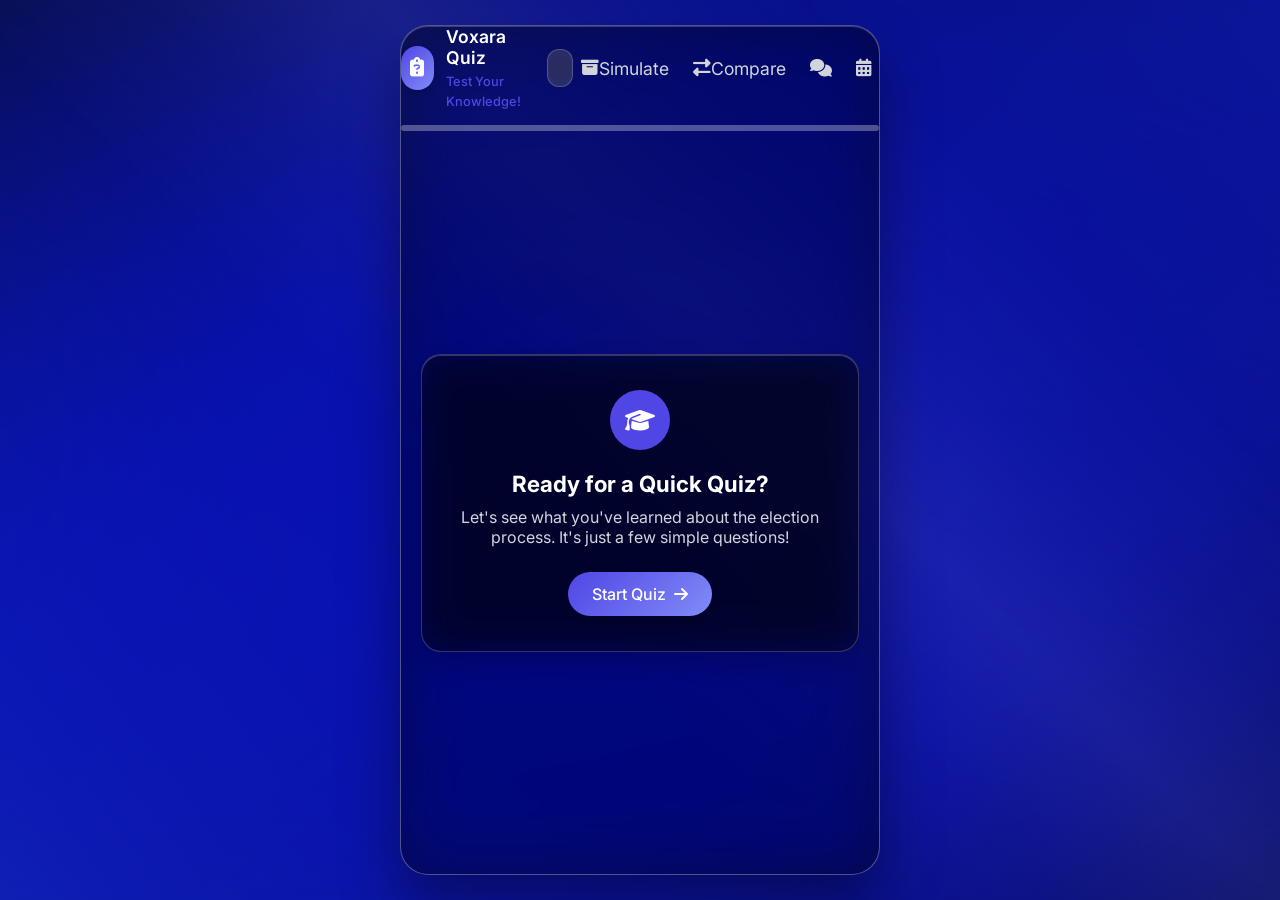
==== quiz.html @ 985f7efc "voxara4" ====
<!DOCTYPE html>
<html lang="en">
<head>
    <meta charset="UTF-8">
    <meta name="viewport" content="width=device-width, initial-scale=1.0">
    <title>Voxara - Knowledge Quiz</title>
    <!-- Google Fonts: Outfit, Roboto, Inter -->
    <link href="https://fonts.googleapis.com/css2?family=Outfit:wght@300;400;500;600;700&family=Roboto:wght@300;400;500;700&family=Inter:wght@300;400;500;600;700&display=swap" rel="stylesheet">
    <!-- FontAwesome for icons -->
    <link rel="stylesheet" href="https://cdnjs.cloudflare.com/ajax/libs/font-awesome/6.4.0/css/all.min.css">
    <link rel="stylesheet" href="quiz.css">
    <link rel="stylesheet" href="test-runner.css">
    <link rel="stylesheet" href="accessibility.css">
</head>
<body>
    <div class="aurora-bg"></div>
    <div class="app-container">
        <!-- Header -->
        <header class="app-header">
            <div class="header-top">
                <div class="assistant-profile">
                    <div class="avatar"><i class="fa-solid fa-clipboard-question"></i></div>
                    <div class="info">
                        <h1>Voxara Quiz</h1>
                        <span class="status">Test Your Knowledge!</span>
                    </div>
                </div>
                <div class="translate-wrapper">
                    <div id="google_translate_element"></div>
                </div>
                <div class="header-actions">
                    <a href="simulate.html" class="nav-link" title="Voting Simulation" aria-label="Go to Voting Simulation">
                        <i class="fa-solid fa-box-archive" aria-hidden="true"></i> Simulate
                    </a>
                    <a href="compare.html" class="nav-link" title="Compare Systems" aria-label="Go to Comparison Tool">
                        <i class="fa-solid fa-right-left" aria-hidden="true"></i> Compare
                    </a>
                    <a href="index.html" class="nav-link" title="Back to Chat" aria-label="Go back to Home">
                        <i class="fa-solid fa-comments" aria-hidden="true"></i>
                    </a>
                    <a href="timeline.html" class="nav-link" title="Interactive Timeline" aria-label="View Election Timeline">
                        <i class="fa-solid fa-calendar-days" aria-hidden="true"></i>
                    </a>
                </div>
            </div>
            
            <!-- Quiz Progress Tracker -->
            <div class="quiz-progress-bar">
                <div class="quiz-progress-fill" id="quiz-progress-fill"></div>
            </div>
        </header>

        <!-- Main Content Area -->
        <main class="quiz-area" id="quiz-area">
            
            <!-- Start Screen -->
            <div id="start-screen" class="quiz-card active">
                <div class="quiz-icon bg-purple"><i class="fa-solid fa-graduation-cap"></i></div>
                <h2>Ready for a Quick Quiz?</h2>
                <p>Let's see what you've learned about the election process. It's just a few simple questions!</p>
                <button id="start-btn" class="primary-btn">Start Quiz <i class="fa-solid fa-arrow-right"></i></button>
            </div>

            <!-- Question Screen -->
            <div id="question-screen" class="quiz-card" style="display: none;">
                <h3 id="question-text" class="question-title">Question text goes here?</h3>
                
                <div id="options-container" class="options-grid">
                    <!-- Options injected via JS -->
                </div>

                <div id="feedback-container" class="feedback-box" style="display: none;">
                    <div id="feedback-icon" class="feedback-icon"></div>
                    <div class="feedback-content">
                        <h4 id="feedback-title">Correct!</h4>
                        <p id="feedback-text">Explanation goes here.</p>
                    </div>
                </div>

                <button id="next-btn" class="primary-btn" style="display: none; margin-top: 20px;">Next Question</button>
            </div>

            <!-- Results Screen -->
            <div id="results-screen" class="quiz-card" style="display: none;">
                <div class="quiz-icon bg-yellow"><i class="fa-solid fa-trophy"></i></div>
                <h2>Quiz Complete!</h2>
                <div class="score-display">
                    <span id="score-text" class="score-number">0</span>
                    <span class="score-total">/ 6</span>
                </div>
                <p id="results-message" class="results-message">Great job learning about democracy!</p>
                
                <div class="share-section">
                    <h3>Share your results</h3>
                    <div class="share-buttons">
                        <button class="share-btn twitter" id="share-twitter" title="Share on X (Twitter)">
                            <i class="fa-brands fa-x-twitter"></i>
                        </button>
                        <button class="share-btn whatsapp" id="share-whatsapp" title="Share on WhatsApp">
                            <i class="fa-brands fa-whatsapp"></i>
                        </button>
                        <button class="share-btn copy" id="share-copy" title="Copy Link">
                            <i class="fa-solid fa-link"></i>
                            <span class="copy-tooltip" id="copy-tooltip">Copied!</span>
                        </button>
                    </div>
                </div>
                
                <div class="results-actions">
                    <button id="restart-btn" class="primary-btn">Try Again <i class="fa-solid fa-rotate-right"></i></button>
                    <a href="index.html" class="secondary-btn">Back to Chat</a>
                </div>
            </div>

        </main>
    </div>

    <script src="theme.js"></script>
    <script src="quiz.js"></script>
    <script src="test-runner.js"></script>
</body>
</html>
---- quiz.css ----
:root {
    --bg-color: #050b14;
    --app-bg: rgba(255, 255, 255, 0.15);
    --app-border: rgba(255, 255, 255, 0.3);
    
    /* Default Themes (Will be overridden by JS) */
    --theme-color-1: #4f46e5;
    --theme-color-2: #818cf8;
    --theme-accent: #c7d2fe;
    
    --primary-color: var(--theme-color-1);
    --primary-light: var(--theme-color-2);
    
    --text-main: #ffffff;
    --text-muted: #d1d5db;
    --text-light: #ffffff;
    --border-color: rgba(255, 255, 255, 0.3);
    
    --success-color: #10b981;
    --success-bg: #d1fae5;
    --error-color: #ef4444;
    --error-bg: #fee2e2;

    --color-purple: #8b5cf6;
    --color-yellow: #f59e0b;

    --shadow-sm: 0 1px 2px 0 rgba(0, 0, 0, 0.05);
    --shadow-md: 0 4px 6px -1px rgba(0, 0, 0, 0.1), 0 2px 4px -1px rgba(0, 0, 0, 0.06);
    --shadow-lg: 0 10px 15px -3px rgba(0, 0, 0, 0.1), 0 4px 6px -2px rgba(0, 0, 0, 0.05);
    --radius-lg: 16px;
    --radius-full: 9999px;
    --transition: all 0.3s cubic-bezier(0.4, 0, 0.2, 1);
}

* {
    box-sizing: border-box;
    margin: 0;
    padding: 0;
}

body {
    font-family: 'Inter', 'Roboto', sans-serif;
    background-color: var(--bg-color);
    color: var(--text-main);
    display: flex;
    justify-content: center;
    align-items: center;
    height: 100vh;
    overflow: hidden;
    position: relative;
    margin: 0;
}

/* Aurora Background */
.aurora-bg {
    position: fixed;
    top: 0;
    left: 0;
    width: 100%;
    height: 100%;
    z-index: -1;
    background: linear-gradient(45deg, transparent 40%, rgba(255,255,255,0.02) 45%, rgba(255,255,255,0.06) 50%, rgba(255,255,255,0.02) 55%, transparent 60%),
                linear-gradient(135deg, var(--bg-color), #091020);
    background-size: 200% 200%, 100% 100%;
    animation: bgStreaks 20s linear infinite;
    overflow: hidden;
}

.aurora-bg::before, .aurora-bg::after {
    content: '';
    position: absolute;
    width: 200%;
    height: 200%;
    top: -50%;
    left: -50%;
    background: radial-gradient(circle at 50% 50%, var(--theme-color-1), transparent 60%),
                radial-gradient(circle at 80% 20%, var(--theme-color-2), transparent 50%),
                radial-gradient(circle at 20% 80%, var(--theme-accent), transparent 50%);
    filter: blur(120px);
    opacity: 0.6;
    animation: auroraFlow 25s cubic-bezier(0.4, 0, 0.2, 1) infinite alternate;
    transition: background 1.5s ease;
    mix-blend-mode: color-dodge;
}

.aurora-bg::after {
    background: radial-gradient(circle at 20% 50%, var(--theme-color-2), transparent 60%),
                radial-gradient(circle at 70% 80%, var(--theme-color-1), transparent 50%);
    animation: auroraFlow 30s cubic-bezier(0.4, 0, 0.2, 1) infinite alternate-reverse;
    opacity: 0.5;
    mix-blend-mode: overlay;
}

@keyframes auroraFlow {
    0% { transform: translate(0, 0) scale(1) rotate(0deg); }
    50% { transform: translate(-5%, 5%) scale(1.05) rotate(2deg); }
    100% { transform: translate(5%, -5%) scale(1) rotate(-2deg); }
}

@keyframes bgStreaks {
    0% { background-position: 200% 0, 0 0; }
    100% { background-position: -200% 0, 0 0; }
}

.app-container {
    width: 100%;
    max-width: 480px;
    height: 95vh;
    max-height: 850px;
    background: rgba(0, 0, 0, 0.5);
    backdrop-filter: blur(30px) saturate(150%);
    -webkit-backdrop-filter: blur(30px) saturate(150%);
    border: 1px solid rgba(255, 255, 255, 0.3);
    border-radius: 28px;
    box-shadow: 0 30px 60px rgba(0, 0, 0, 0.4), inset 0 1px 0 rgba(255, 255, 255, 0.2);
    display: flex;
    flex-direction: column;
    overflow: hidden;
    position: relative;
    transition: all 0.5s ease;
}

/* Header Reused Styles */
.quiz-header {
    padding: 16px 24px;
    background: rgba(255, 255, 255, 0.1);
    border-bottom: 1px solid rgba(255, 255, 255, 0.2);
    display: flex;
    justify-content: space-between;
    align-items: center;
    gap: 15px;
}

.translate-wrapper {
    background: rgba(255, 255, 255, 0.15);
    backdrop-filter: blur(10px);
    padding: 6px 12px;
    border-radius: 12px;
    border: 1px solid rgba(255, 255, 255, 0.2);
    display: flex;
    align-items: center;
    transition: var(--transition);
}

.translate-wrapper:hover {
    background: rgba(255, 255, 255, 0.2);
    border-color: rgba(255, 255, 255, 0.4);
}

/* Google Translate Overrides */
#google_translate_element {
    height: 24px;
    display: flex;
    align-items: center;
}

.goog-te-gadget-simple {
    background-color: transparent !important;
    border: none !important;
    padding: 0 !important;
    font-family: inherit !important;
    display: flex !important;
    align-items: center !important;
}

.goog-te-gadget-icon {
    display: none !important;
}

.goog-te-menu-value {
    margin-left: 0 !important;
    color: var(--text-main) !important;
}

.goog-te-menu-value span {
    color: var(--text-main) !important;
    font-size: 0.9rem !important;
    font-weight: 500 !important;
    text-decoration: none !important;
}

.header-top {
    display: flex;
    justify-content: space-between;
    align-items: center;
    margin-bottom: 15px;
}

.assistant-profile {
    display: flex;
    align-items: center;
    gap: 12px;
}

.avatar {
    width: 44px;
    height: 44px;
    border-radius: var(--radius-full);
    background: linear-gradient(135deg, var(--theme-color-1), var(--theme-color-2));
    color: white;
    display: flex;
    align-items: center;
    justify-content: center;
    font-size: 1.2rem;
    box-shadow: 0 4px 10px rgba(0, 0, 0, 0.15);
    transition: background 0.5s ease;
}

.info h1 {
    font-size: 1.1rem;
    font-weight: 600;
    margin-bottom: 2px;
}

.status {
    font-size: 0.8rem;
    color: var(--theme-color-1);
    font-weight: 500;
}

.header-actions {
    display: flex;
    align-items: center;
    gap: 8px;
}

.nav-link {
    background: none;
    border: none;
    color: var(--text-muted);
    font-size: 1.1rem;
    cursor: pointer;
    transition: var(--transition);
    padding: 8px;
    border-radius: 50%;
    text-decoration: none;
    display: flex;
    align-items: center;
    justify-content: center;
}

.nav-link:hover {
    color: var(--primary-color);
    background: #f3f4f6;
}

/* Quiz Progress Bar */
.quiz-progress-bar {
    height: 6px;
    background-color: var(--border-color);
    border-radius: var(--radius-full);
    overflow: hidden;
    width: 100%;
}

.quiz-progress-fill {
    height: 100%;
    background: linear-gradient(90deg, var(--primary-light), var(--primary-color));
    width: 0%;
    transition: width 0.5s ease-in-out;
}

/* Main Area */
.quiz-area {
    flex: 1;
    padding: 20px;
    overflow-y: auto;
    display: flex;
    flex-direction: column;
    align-items: center;
    justify-content: center;
}

.quiz-card {
    width: 100%;
    background: rgba(0, 0, 0, 0.3);
    backdrop-filter: blur(20px);
    border: 1px solid rgba(255, 255, 255, 0.2);
    border-radius: 20px;
    padding: 35px 25px;
    box-shadow: 0 10px 30px rgba(0,0,0,0.2), inset 0 1px 0 rgba(255,255,255,0.2);
    text-align: center;
    animation: fadeInScale 0.4s ease-out forwards;
}

.quiz-card h2 {
    font-weight: 700;
    margin-bottom: 20px;
}

@keyframes fadeInScale {
    0% { opacity: 0; transform: scale(0.95); }
    100% { opacity: 1; transform: scale(1); }
}

.quiz-icon {
    width: 60px;
    height: 60px;
    border-radius: 50%;
    color: white;
    font-size: 1.5rem;
    display: flex;
    align-items: center;
    justify-content: center;
    margin: 0 auto 20px;
    box-shadow: var(--shadow-sm);
}

.bg-purple { background-color: var(--theme-color-1); }
.bg-yellow { background-color: var(--theme-color-2); }

.quiz-card h2 {
    font-size: 1.4rem;
    font-weight: 700;
    margin-bottom: 10px;
}

.quiz-card p {
    color: var(--text-muted);
    font-size: 1rem;
    margin-bottom: 25px;
}

/* Question Styles */
.question-title {
    font-size: 1.2rem;
    font-weight: 600;
    text-align: left;
    margin-bottom: 20px;
    color: var(--text-main);
}

.options-grid {
    display: flex;
    flex-direction: column;
    gap: 12px;
}

.option-btn {
    background: rgba(255, 255, 255, 0.3);
    backdrop-filter: blur(10px);
    border: 1px solid rgba(255,255,255,0.4);
    padding: 15px 20px;
    border-radius: 12px;
    text-align: left;
    font-size: 1rem;
    font-family: inherit;
    color: var(--text-main);
    cursor: pointer;
    transition: var(--transition);
    display: flex;
    align-items: center;
    gap: 12px;
}

.option-btn::before {
    content: '';
    width: 20px;
    height: 20px;
    border-radius: 50%;
    border: 2px solid rgba(0,0,0,0.2);
    display: inline-block;
    flex-shrink: 0;
    transition: var(--transition);
}

.option-btn:hover:not(:disabled) {
    background: rgba(255, 255, 255, 0.5);
    border-color: rgba(255,255,255,0.6);
    box-shadow: 0 4px 15px rgba(0,0,0,0.05);
}

/* States */
.option-btn.selected {
    border-color: var(--primary-color);
    background: rgba(79, 70, 229, 0.05);
}

.option-btn.selected::before {
    border-color: var(--primary-color);
    background-color: var(--primary-color);
    box-shadow: inset 0 0 0 4px white;
}

.option-btn.correct {
    border-color: var(--success-color);
    background: var(--success-bg);
}

.option-btn.correct::before {
    border-color: var(--success-color);
    background-color: var(--success-color);
    content: '\f00c'; /* FontAwesome check */
    font-family: 'Font Awesome 6 Free';
    font-weight: 900;
    color: white;
    font-size: 0.6rem;
    display: flex;
    align-items: center;
    justify-content: center;
    box-shadow: none;
}

.option-btn.incorrect {
    border-color: var(--error-color);
    background: var(--error-bg);
}

.option-btn.incorrect::before {
    border-color: var(--error-color);
    background-color: var(--error-color);
    content: '\f00d'; /* FontAwesome times */
    font-family: 'Font Awesome 6 Free';
    font-weight: 900;
    color: white;
    font-size: 0.7rem;
    display: flex;
    align-items: center;
    justify-content: center;
    box-shadow: none;
}

.option-btn:disabled {
    cursor: default;
    opacity: 0.8;
}

/* Feedback Box */
.feedback-box {
    margin-top: 20px;
    padding: 15px;
    border-radius: 12px;
    display: flex;
    align-items: flex-start;
    gap: 15px;
    text-align: left;
    animation: fadeInScale 0.3s ease-out forwards;
}

.feedback-box.correct-fb {
    background: var(--success-bg);
    border: 1px solid #a7f3d0;
}

.feedback-box.incorrect-fb {
    background: var(--error-bg);
    border: 1px solid #fecaca;
}

.feedback-icon {
    width: 32px;
    height: 32px;
    border-radius: 50%;
    display: flex;
    align-items: center;
    justify-content: center;
    color: white;
    flex-shrink: 0;
}

.correct-fb .feedback-icon { background: var(--success-color); }
.incorrect-fb .feedback-icon { background: var(--error-color); }

.feedback-content h4 {
    margin-bottom: 4px;
    font-size: 1.05rem;
}

.correct-fb h4 { color: #065f46; }
.incorrect-fb h4 { color: #991b1b; }

.feedback-content p {
    margin: 0;
    font-size: 0.9rem;
    color: var(--text-main);
}

/* Buttons */
.primary-btn {
    background: linear-gradient(135deg, var(--theme-color-1), var(--theme-color-2));
    color: white;
    border: none;
    padding: 12px 24px;
    border-radius: var(--radius-full);
    font-size: 1rem;
    font-weight: 500;
    cursor: pointer;
    transition: var(--transition);
    display: inline-flex;
    align-items: center;
    gap: 8px;
    font-family: inherit;
    box-shadow: 0 4px 15px rgba(0,0,0,0.1);
}

.primary-btn:hover {
    box-shadow: 0 8px 25px var(--theme-accent);
    transform: translateY(-4px) scale(1.03);
}

.secondary-btn {
    background: white;
    color: var(--text-main);
    border: 1px solid var(--border-color);
    padding: 12px 24px;
    border-radius: var(--radius-full);
    font-size: 1rem;
    font-weight: 500;
    cursor: pointer;
    transition: var(--transition);
    text-decoration: none;
    display: inline-block;
}

.secondary-btn:hover {
    background: #f3f4f6;
}

/* Results Screen */
.score-display {
    margin: 20px 0;
    display: flex;
    align-items: baseline;
    justify-content: center;
    gap: 5px;
}

.score-number {
    font-size: 4rem;
    font-weight: 700;
    color: var(--primary-color);
    line-height: 1;
}

.score-total {
    font-size: 1.5rem;
    color: var(--text-muted);
    font-weight: 500;
}

.results-message {
    font-size: 1.1rem !important;
    font-weight: 500;
    color: var(--text-main) !important;
}

.results-actions {
    display: flex;
    flex-direction: column;
    gap: 12px;
    margin-top: 30px;
}

/* Share Section */
.share-section {
    margin: 25px 0;
    padding: 20px;
    background: rgba(255, 255, 255, 0.05);
    border-radius: 16px;
    border: 1px solid rgba(255, 255, 255, 0.1);
}

.share-section h3 {
    font-size: 0.9rem;
    text-transform: uppercase;
    letter-spacing: 1px;
    color: var(--text-muted);
    margin-bottom: 15px;
}

.share-buttons {
    display: flex;
    justify-content: center;
    gap: 15px;
}

.share-btn {
    width: 45px;
    height: 45px;
    border-radius: 12px;
    border: 1px solid rgba(255, 255, 255, 0.2);
    display: flex;
    align-items: center;
    justify-content: center;
    cursor: pointer;
    color: white;
    font-size: 1.2rem;
    transition: var(--transition);
    position: relative;
    background: rgba(255, 255, 255, 0.1);
}

.share-btn:hover {
    transform: translateY(-3px);
    border-color: white;
    background: rgba(255, 255, 255, 0.2);
}

.share-btn.twitter:hover { background: #000000; }
.share-btn.whatsapp:hover { background: #25D366; }

.copy-tooltip {
    position: absolute;
    bottom: 120%;
    left: 50%;
    transform: translateX(-50%);
    background: #10b981;
    color: white;
    padding: 4px 8px;
    border-radius: 6px;
    font-size: 0.7rem;
    opacity: 0;
    visibility: hidden;
    transition: var(--transition);
    white-space: nowrap;
}

.copy-tooltip.show {
    opacity: 1;
    visibility: visible;
}

/* Mobile adjustments */
@media (max-width: 480px) {
    .app-container {
        height: 100vh;
        max-height: 100vh;
        border-radius: 0;
        border: none;
    }
}
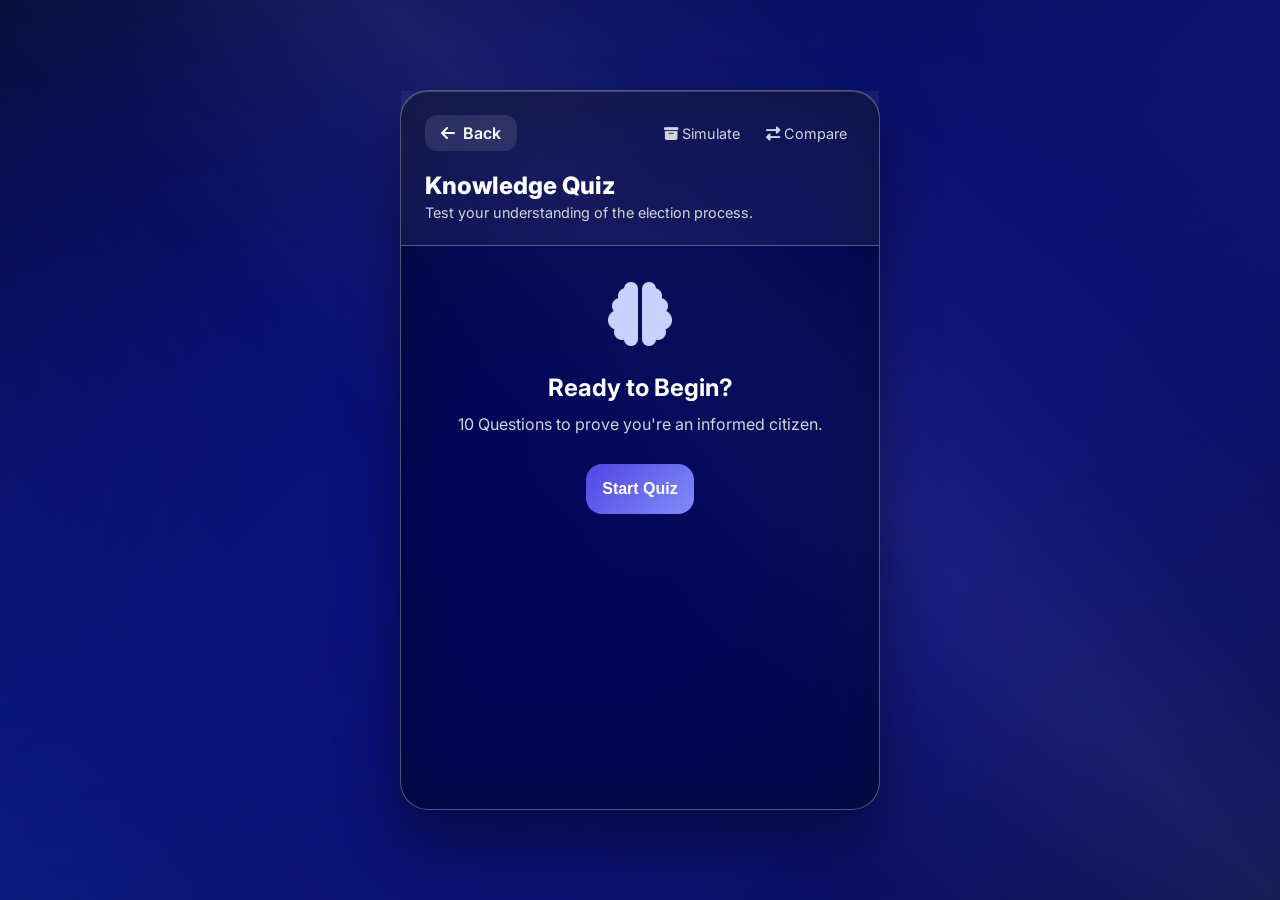
==== commit 222d3f98: "voxara6" ====
--- a/quiz.html
+++ b/quiz.html
@@ -3,28 +3,24 @@
 <head>
     <meta charset="UTF-8">
     <meta name="viewport" content="width=device-width, initial-scale=1.0">
-    <title>Voxara - Knowledge Quiz</title>
+    <title>Election Knowledge Quiz - Voxara</title>
     <!-- Google Fonts: Outfit, Roboto, Inter -->
-    <link href="https://fonts.googleapis.com/css2?family=Outfit:wght@300;400;500;600;700&family=Roboto:wght@300;400;500;700&family=Inter:wght@300;400;500;600;700&display=swap" rel="stylesheet">
+    <link href="https://fonts.googleapis.com/css2?family=Outfit:wght@300;400;500;600;700;800&family=Roboto:wght@300;400;500;700&family=Inter:wght@300;400;500;600;700&display=swap" rel="stylesheet">
     <!-- FontAwesome for icons -->
     <link rel="stylesheet" href="https://cdnjs.cloudflare.com/ajax/libs/font-awesome/6.4.0/css/all.min.css">
+    <link rel="stylesheet" href="styles.css">
     <link rel="stylesheet" href="quiz.css">
-    <link rel="stylesheet" href="test-runner.css">
     <link rel="stylesheet" href="accessibility.css">
 </head>
 <body>
     <div class="aurora-bg"></div>
-    <div class="app-container">
-        <!-- Header -->
+
+    <div class="app-container glass">
         <header class="app-header">
             <div class="header-top">
-                <div class="assistant-profile">
-                    <div class="avatar"><i class="fa-solid fa-clipboard-question"></i></div>
-                    <div class="info">
-                        <h1>Voxara Quiz</h1>
-                        <span class="status">Test Your Knowledge!</span>
-                    </div>
-                </div>
+                <a href="index.html" class="back-btn" aria-label="Go back to Home">
+                    <i class="fa-solid fa-arrow-left" aria-hidden="true"></i> Back
+                </a>
                 <div class="translate-wrapper">
                     <div id="google_translate_element"></div>
                 </div>
@@ -35,88 +31,68 @@
                     <a href="compare.html" class="nav-link" title="Compare Systems" aria-label="Go to Comparison Tool">
                         <i class="fa-solid fa-right-left" aria-hidden="true"></i> Compare
                     </a>
-                    <a href="index.html" class="nav-link" title="Back to Chat" aria-label="Go back to Home">
-                        <i class="fa-solid fa-comments" aria-hidden="true"></i>
-                    </a>
-                    <a href="timeline.html" class="nav-link" title="Interactive Timeline" aria-label="View Election Timeline">
-                        <i class="fa-solid fa-calendar-days" aria-hidden="true"></i>
-                    </a>
                 </div>
             </div>
-            
-            <!-- Quiz Progress Tracker -->
-            <div class="quiz-progress-bar">
-                <div class="quiz-progress-fill" id="quiz-progress-fill"></div>
+            <div class="quiz-info">
+                <h1>Knowledge Quiz</h1>
+                <p>Test your understanding of the election process.</p>
             </div>
         </header>
 
-        <!-- Main Content Area -->
-        <main class="quiz-area" id="quiz-area">
-            
+        <main class="quiz-main" id="quiz-main">
             <!-- Start Screen -->
-            <div id="start-screen" class="quiz-card active">
-                <div class="quiz-icon bg-purple"><i class="fa-solid fa-graduation-cap"></i></div>
-                <h2>Ready for a Quick Quiz?</h2>
-                <p>Let's see what you've learned about the election process. It's just a few simple questions!</p>
-                <button id="start-btn" class="primary-btn">Start Quiz <i class="fa-solid fa-arrow-right"></i></button>
+            <div id="start-screen" class="quiz-screen active">
+                <div class="quiz-icon"><i class="fa-solid fa-brain"></i></div>
+                <h2>Ready to Begin?</h2>
+                <p>10 Questions to prove you're an informed citizen.</p>
+                <button id="start-quiz-btn" class="primary-btn">Start Quiz</button>
             </div>
 
             <!-- Question Screen -->
-            <div id="question-screen" class="quiz-card" style="display: none;">
-                <h3 id="question-text" class="question-title">Question text goes here?</h3>
+            <div id="question-screen" class="quiz-screen">
+                <div class="progress-bar">
+                    <div class="progress-fill" id="progress-fill"></div>
+                </div>
+                <div class="question-count" id="question-count">Question 1 of 10</div>
+                <h2 id="question-text">How old do you have to be to vote in most national elections?</h2>
+                <div class="options-grid" id="options-grid">
+                    <!-- Options will be injected here -->
+                </div>
+                <div class="feedback-text" id="feedback-text"></div>
+            </div>
+
+            <!-- Results Screen -->
+            <div id="results-screen" class="quiz-screen">
+                <div class="results-header">
+                    <div class="score-circle">
+                        <span id="final-score">0</span><small>/10</small>
+                    </div>
+                    <h2 id="result-title">Good Effort!</h2>
+                    <p id="result-message">You've got a solid foundation. Keep learning to become a pro voter!</p>
+                </div>
                 
-                <div id="options-container" class="options-grid">
-                    <!-- Options injected via JS -->
-                </div>
-
-                <div id="feedback-container" class="feedback-box" style="display: none;">
-                    <div id="feedback-icon" class="feedback-icon"></div>
-                    <div class="feedback-content">
-                        <h4 id="feedback-title">Correct!</h4>
-                        <p id="feedback-text">Explanation goes here.</p>
+                <!-- Social Sharing Section -->
+                <div class="share-section">
+                    <h3>Share Your Score</h3>
+                    <div class="share-buttons">
+                        <button id="share-twitter" class="share-btn twitter" title="Share on Twitter"><i class="fa-brands fa-x-twitter"></i></button>
+                        <button id="share-whatsapp" class="share-btn whatsapp" title="Share on WhatsApp"><i class="fa-brands fa-whatsapp"></i></button>
+                        <div class="copy-link-wrapper">
+                            <button id="copy-link" class="share-btn link" title="Copy Link"><i class="fa-solid fa-link"></i></button>
+                            <span class="tooltip" id="copy-tooltip">Copied!</span>
+                        </div>
                     </div>
                 </div>
 
-                <button id="next-btn" class="primary-btn" style="display: none; margin-top: 20px;">Next Question</button>
-            </div>
-
-            <!-- Results Screen -->
-            <div id="results-screen" class="quiz-card" style="display: none;">
-                <div class="quiz-icon bg-yellow"><i class="fa-solid fa-trophy"></i></div>
-                <h2>Quiz Complete!</h2>
-                <div class="score-display">
-                    <span id="score-text" class="score-number">0</span>
-                    <span class="score-total">/ 6</span>
-                </div>
-                <p id="results-message" class="results-message">Great job learning about democracy!</p>
-                
-                <div class="share-section">
-                    <h3>Share your results</h3>
-                    <div class="share-buttons">
-                        <button class="share-btn twitter" id="share-twitter" title="Share on X (Twitter)">
-                            <i class="fa-brands fa-x-twitter"></i>
-                        </button>
-                        <button class="share-btn whatsapp" id="share-whatsapp" title="Share on WhatsApp">
-                            <i class="fa-brands fa-whatsapp"></i>
-                        </button>
-                        <button class="share-btn copy" id="share-copy" title="Copy Link">
-                            <i class="fa-solid fa-link"></i>
-                            <span class="copy-tooltip" id="copy-tooltip">Copied!</span>
-                        </button>
-                    </div>
-                </div>
-                
-                <div class="results-actions">
-                    <button id="restart-btn" class="primary-btn">Try Again <i class="fa-solid fa-rotate-right"></i></button>
-                    <a href="index.html" class="secondary-btn">Back to Chat</a>
+                <div class="actions">
+                    <button id="restart-quiz-btn" class="secondary-btn">Try Again</button>
+                    <a href="index.html" class="primary-btn">Return to Voxara</a>
                 </div>
             </div>
-
         </main>
     </div>
 
     <script src="theme.js"></script>
     <script src="quiz.js"></script>
-    <script src="test-runner.js"></script>
 </body>
 </html>
--- a/quiz.css
+++ b/quiz.css
@@ -45,8 +45,8 @@
     display: flex;
     justify-content: center;
     align-items: center;
-    height: 100vh;
-    overflow: hidden;
+    min-height: 100vh;
+    overflow-y: auto;
     position: relative;
     margin: 0;
 }
@@ -77,7 +77,7 @@
                 radial-gradient(circle at 80% 20%, var(--theme-color-2), transparent 50%),
                 radial-gradient(circle at 20% 80%, var(--theme-accent), transparent 50%);
     filter: blur(120px);
-    opacity: 0.6;
+    opacity: 0.4;
     animation: auroraFlow 25s cubic-bezier(0.4, 0, 0.2, 1) infinite alternate;
     transition: background 1.5s ease;
     mix-blend-mode: color-dodge;
@@ -87,7 +87,7 @@
     background: radial-gradient(circle at 20% 50%, var(--theme-color-2), transparent 60%),
                 radial-gradient(circle at 70% 80%, var(--theme-color-1), transparent 50%);
     animation: auroraFlow 30s cubic-bezier(0.4, 0, 0.2, 1) infinite alternate-reverse;
-    opacity: 0.5;
+    opacity: 0.3;
     mix-blend-mode: overlay;
 }
 
@@ -105,8 +105,8 @@
 .app-container {
     width: 100%;
     max-width: 480px;
-    height: 95vh;
-    max-height: 850px;
+    min-height: 80vh;
+    max-height: 95vh;
     background: rgba(0, 0, 0, 0.5);
     backdrop-filter: blur(30px) saturate(150%);
     -webkit-backdrop-filter: blur(30px) saturate(150%);
@@ -115,457 +115,270 @@
     box-shadow: 0 30px 60px rgba(0, 0, 0, 0.4), inset 0 1px 0 rgba(255, 255, 255, 0.2);
     display: flex;
     flex-direction: column;
-    overflow: hidden;
     position: relative;
     transition: all 0.5s ease;
 }
 
-/* Header Reused Styles */
-.quiz-header {
-    padding: 16px 24px;
+/* Header */
+.app-header {
+    padding: 24px;
+    border-bottom: 1px solid var(--border-color);
+    background: rgba(255, 255, 255, 0.05);
+}
+
+.header-top {
+    display: flex;
+    justify-content: space-between;
+    align-items: center;
+    margin-bottom: 20px;
+}
+
+.back-btn {
+    text-decoration: none;
+    color: var(--text-main);
+    display: flex;
+    align-items: center;
+    gap: 8px;
+    font-weight: 600;
     background: rgba(255, 255, 255, 0.1);
-    border-bottom: 1px solid rgba(255, 255, 255, 0.2);
-    display: flex;
-    justify-content: space-between;
-    align-items: center;
-    gap: 15px;
-}
-
-.translate-wrapper {
-    background: rgba(255, 255, 255, 0.15);
-    backdrop-filter: blur(10px);
-    padding: 6px 12px;
+    padding: 8px 16px;
     border-radius: 12px;
-    border: 1px solid rgba(255, 255, 255, 0.2);
-    display: flex;
-    align-items: center;
-    transition: var(--transition);
-}
-
-.translate-wrapper:hover {
+    transition: var(--transition);
+}
+
+.back-btn:hover {
     background: rgba(255, 255, 255, 0.2);
-    border-color: rgba(255, 255, 255, 0.4);
-}
-
-/* Google Translate Overrides */
-#google_translate_element {
-    height: 24px;
-    display: flex;
-    align-items: center;
-}
-
-.goog-te-gadget-simple {
-    background-color: transparent !important;
-    border: none !important;
-    padding: 0 !important;
-    font-family: inherit !important;
-    display: flex !important;
-    align-items: center !important;
-}
-
-.goog-te-gadget-icon {
-    display: none !important;
-}
-
-.goog-te-menu-value {
-    margin-left: 0 !important;
-    color: var(--text-main) !important;
-}
-
-.goog-te-menu-value span {
-    color: var(--text-main) !important;
-    font-size: 0.9rem !important;
-    font-weight: 500 !important;
-    text-decoration: none !important;
-}
-
-.header-top {
-    display: flex;
-    justify-content: space-between;
-    align-items: center;
-    margin-bottom: 15px;
-}
-
-.assistant-profile {
-    display: flex;
-    align-items: center;
+    transform: translateX(-5px);
+}
+
+.header-actions {
+    display: flex;
+    gap: 10px;
+}
+
+.nav-link {
+    text-decoration: none;
+    color: var(--text-muted);
+    font-size: 0.9rem;
+    padding: 8px;
+    border-radius: 10px;
+    transition: var(--transition);
+}
+
+.nav-link:hover {
+    background: rgba(255, 255, 255, 0.1);
+    color: var(--text-main);
+}
+
+.quiz-info h1 {
+    font-size: 1.5rem;
+    font-weight: 800;
+    margin-bottom: 4px;
+}
+
+.quiz-info p {
+    font-size: 0.9rem;
+    color: var(--text-muted);
+}
+
+/* Quiz Main Area */
+.quiz-main {
+    flex: 1;
+    padding: 30px 24px;
+    overflow-y: auto;
+}
+
+.quiz-screen {
+    display: none;
+    flex-direction: column;
+    align-items: center;
+    text-align: center;
+    animation: fadeIn 0.4s ease;
+}
+
+.quiz-screen.active {
+    display: flex;
+}
+
+@keyframes fadeIn {
+    from { opacity: 0; transform: translateY(10px); }
+    to { opacity: 1; transform: translateY(0); }
+}
+
+/* Start Screen */
+.quiz-icon {
+    font-size: 4rem;
+    color: var(--theme-accent);
+    margin-bottom: 20px;
+    animation: bounce 2s infinite;
+}
+
+@keyframes bounce {
+    0%, 100% { transform: translateY(0); }
+    50% { transform: translateY(-10px); }
+}
+
+#start-screen h2 {
+    margin-bottom: 12px;
+    font-weight: 700;
+}
+
+#start-screen p {
+    color: var(--text-muted);
+    margin-bottom: 30px;
+}
+
+/* Question Screen */
+.progress-bar {
+    width: 100%;
+    height: 6px;
+    background: rgba(255, 255, 255, 0.1);
+    border-radius: 100px;
+    margin-bottom: 20px;
+    overflow: hidden;
+}
+
+.progress-fill {
+    height: 100%;
+    width: 0%;
+    background: linear-gradient(to right, var(--theme-color-1), var(--theme-color-2));
+    transition: width 0.3s ease;
+}
+
+.question-count {
+    font-size: 0.8rem;
+    font-weight: 700;
+    text-transform: uppercase;
+    letter-spacing: 1px;
+    color: var(--theme-accent);
+    margin-bottom: 12px;
+}
+
+#question-text {
+    font-size: 1.25rem;
+    line-height: 1.4;
+    margin-bottom: 30px;
+    font-weight: 600;
+}
+
+.options-grid {
+    width: 100%;
+    display: grid;
     gap: 12px;
-}
-
-.avatar {
-    width: 44px;
-    height: 44px;
-    border-radius: var(--radius-full);
+    margin-bottom: 20px;
+}
+
+.option-card {
+    background: rgba(255, 255, 255, 0.05);
+    border: 1px solid rgba(255, 255, 255, 0.1);
+    border-radius: 16px;
+    padding: 16px 20px;
+    text-align: left;
+    font-size: 1rem;
+    font-weight: 500;
+    color: var(--text-main);
+    cursor: pointer;
+    transition: var(--transition);
+}
+
+.option-card:hover {
+    background: rgba(255, 255, 255, 0.1);
+    border-color: rgba(255, 255, 255, 0.3);
+    transform: translateY(-2px);
+}
+
+.option-card.correct {
+    background: rgba(16, 185, 129, 0.2);
+    border-color: #10b981;
+    color: #34d399;
+}
+
+.option-card.wrong {
+    background: rgba(239, 68, 68, 0.2);
+    border-color: #ef4444;
+    color: #fca5a5;
+}
+
+.feedback-text {
+    font-size: 0.9rem;
+    line-height: 1.5;
+    padding: 15px;
+    border-radius: 12px;
+    margin-top: 10px;
+    display: none;
+}
+
+.feedback-text.correct, .feedback-text.wrong {
+    display: block;
+}
+
+.feedback-text.correct {
+    background: rgba(16, 185, 129, 0.1);
+    color: #34d399;
+}
+
+.feedback-text.wrong {
+    background: rgba(239, 68, 68, 0.1);
+    color: #fca5a5;
+}
+
+/* Results Screen */
+.results-header {
+    margin-bottom: 30px;
+}
+
+.score-circle {
+    width: 120px;
+    height: 120px;
+    border-radius: 50%;
     background: linear-gradient(135deg, var(--theme-color-1), var(--theme-color-2));
-    color: white;
-    display: flex;
-    align-items: center;
-    justify-content: center;
-    font-size: 1.2rem;
-    box-shadow: 0 4px 10px rgba(0, 0, 0, 0.15);
-    transition: background 0.5s ease;
-}
-
-.info h1 {
-    font-size: 1.1rem;
-    font-weight: 600;
-    margin-bottom: 2px;
-}
-
-.status {
-    font-size: 0.8rem;
-    color: var(--theme-color-1);
-    font-weight: 500;
-}
-
-.header-actions {
-    display: flex;
-    align-items: center;
-    gap: 8px;
-}
-
-.nav-link {
-    background: none;
-    border: none;
-    color: var(--text-muted);
-    font-size: 1.1rem;
-    cursor: pointer;
-    transition: var(--transition);
-    padding: 8px;
-    border-radius: 50%;
-    text-decoration: none;
-    display: flex;
-    align-items: center;
-    justify-content: center;
-}
-
-.nav-link:hover {
-    color: var(--primary-color);
-    background: #f3f4f6;
-}
-
-/* Quiz Progress Bar */
-.quiz-progress-bar {
-    height: 6px;
-    background-color: var(--border-color);
-    border-radius: var(--radius-full);
-    overflow: hidden;
-    width: 100%;
-}
-
-.quiz-progress-fill {
-    height: 100%;
-    background: linear-gradient(90deg, var(--primary-light), var(--primary-color));
-    width: 0%;
-    transition: width 0.5s ease-in-out;
-}
-
-/* Main Area */
-.quiz-area {
-    flex: 1;
-    padding: 20px;
-    overflow-y: auto;
     display: flex;
     flex-direction: column;
-    align-items: center;
-    justify-content: center;
-}
-
-.quiz-card {
-    width: 100%;
-    background: rgba(0, 0, 0, 0.3);
-    backdrop-filter: blur(20px);
-    border: 1px solid rgba(255, 255, 255, 0.2);
-    border-radius: 20px;
-    padding: 35px 25px;
-    box-shadow: 0 10px 30px rgba(0,0,0,0.2), inset 0 1px 0 rgba(255,255,255,0.2);
-    text-align: center;
-    animation: fadeInScale 0.4s ease-out forwards;
-}
-
-.quiz-card h2 {
-    font-weight: 700;
-    margin-bottom: 20px;
-}
-
-@keyframes fadeInScale {
-    0% { opacity: 0; transform: scale(0.95); }
-    100% { opacity: 1; transform: scale(1); }
-}
-
-.quiz-icon {
-    width: 60px;
-    height: 60px;
-    border-radius: 50%;
-    color: white;
-    font-size: 1.5rem;
-    display: flex;
     align-items: center;
     justify-content: center;
     margin: 0 auto 20px;
-    box-shadow: var(--shadow-sm);
-}
-
-.bg-purple { background-color: var(--theme-color-1); }
-.bg-yellow { background-color: var(--theme-color-2); }
-
-.quiz-card h2 {
-    font-size: 1.4rem;
-    font-weight: 700;
-    margin-bottom: 10px;
-}
-
-.quiz-card p {
+    box-shadow: 0 0 30px rgba(var(--theme-color-1-rgb, 79, 70, 229), 0.4);
+}
+
+#final-score {
+    font-size: 3rem;
+    font-weight: 800;
+    line-height: 1;
+}
+
+.score-circle small {
+    font-size: 1rem;
+    font-weight: 600;
+    opacity: 0.8;
+}
+
+#result-title {
+    font-size: 1.75rem;
+    font-weight: 800;
+    margin-bottom: 8px;
+}
+
+#result-message {
     color: var(--text-muted);
-    font-size: 1rem;
-    margin-bottom: 25px;
-}
-
-/* Question Styles */
-.question-title {
-    font-size: 1.2rem;
-    font-weight: 600;
-    text-align: left;
-    margin-bottom: 20px;
-    color: var(--text-main);
-}
-
-.options-grid {
-    display: flex;
-    flex-direction: column;
-    gap: 12px;
-}
-
-.option-btn {
-    background: rgba(255, 255, 255, 0.3);
-    backdrop-filter: blur(10px);
-    border: 1px solid rgba(255,255,255,0.4);
-    padding: 15px 20px;
-    border-radius: 12px;
-    text-align: left;
-    font-size: 1rem;
-    font-family: inherit;
-    color: var(--text-main);
-    cursor: pointer;
-    transition: var(--transition);
-    display: flex;
-    align-items: center;
-    gap: 12px;
-}
-
-.option-btn::before {
-    content: '';
-    width: 20px;
-    height: 20px;
-    border-radius: 50%;
-    border: 2px solid rgba(0,0,0,0.2);
-    display: inline-block;
-    flex-shrink: 0;
-    transition: var(--transition);
-}
-
-.option-btn:hover:not(:disabled) {
-    background: rgba(255, 255, 255, 0.5);
-    border-color: rgba(255,255,255,0.6);
-    box-shadow: 0 4px 15px rgba(0,0,0,0.05);
-}
-
-/* States */
-.option-btn.selected {
-    border-color: var(--primary-color);
-    background: rgba(79, 70, 229, 0.05);
-}
-
-.option-btn.selected::before {
-    border-color: var(--primary-color);
-    background-color: var(--primary-color);
-    box-shadow: inset 0 0 0 4px white;
-}
-
-.option-btn.correct {
-    border-color: var(--success-color);
-    background: var(--success-bg);
-}
-
-.option-btn.correct::before {
-    border-color: var(--success-color);
-    background-color: var(--success-color);
-    content: '\f00c'; /* FontAwesome check */
-    font-family: 'Font Awesome 6 Free';
-    font-weight: 900;
-    color: white;
-    font-size: 0.6rem;
-    display: flex;
-    align-items: center;
-    justify-content: center;
-    box-shadow: none;
-}
-
-.option-btn.incorrect {
-    border-color: var(--error-color);
-    background: var(--error-bg);
-}
-
-.option-btn.incorrect::before {
-    border-color: var(--error-color);
-    background-color: var(--error-color);
-    content: '\f00d'; /* FontAwesome times */
-    font-family: 'Font Awesome 6 Free';
-    font-weight: 900;
-    color: white;
-    font-size: 0.7rem;
-    display: flex;
-    align-items: center;
-    justify-content: center;
-    box-shadow: none;
-}
-
-.option-btn:disabled {
-    cursor: default;
-    opacity: 0.8;
-}
-
-/* Feedback Box */
-.feedback-box {
-    margin-top: 20px;
-    padding: 15px;
-    border-radius: 12px;
-    display: flex;
-    align-items: flex-start;
-    gap: 15px;
-    text-align: left;
-    animation: fadeInScale 0.3s ease-out forwards;
-}
-
-.feedback-box.correct-fb {
-    background: var(--success-bg);
-    border: 1px solid #a7f3d0;
-}
-
-.feedback-box.incorrect-fb {
-    background: var(--error-bg);
-    border: 1px solid #fecaca;
-}
-
-.feedback-icon {
-    width: 32px;
-    height: 32px;
-    border-radius: 50%;
-    display: flex;
-    align-items: center;
-    justify-content: center;
-    color: white;
-    flex-shrink: 0;
-}
-
-.correct-fb .feedback-icon { background: var(--success-color); }
-.incorrect-fb .feedback-icon { background: var(--error-color); }
-
-.feedback-content h4 {
-    margin-bottom: 4px;
-    font-size: 1.05rem;
-}
-
-.correct-fb h4 { color: #065f46; }
-.incorrect-fb h4 { color: #991b1b; }
-
-.feedback-content p {
-    margin: 0;
-    font-size: 0.9rem;
-    color: var(--text-main);
-}
-
-/* Buttons */
-.primary-btn {
-    background: linear-gradient(135deg, var(--theme-color-1), var(--theme-color-2));
-    color: white;
-    border: none;
-    padding: 12px 24px;
-    border-radius: var(--radius-full);
-    font-size: 1rem;
-    font-weight: 500;
-    cursor: pointer;
-    transition: var(--transition);
-    display: inline-flex;
-    align-items: center;
-    gap: 8px;
-    font-family: inherit;
-    box-shadow: 0 4px 15px rgba(0,0,0,0.1);
-}
-
-.primary-btn:hover {
-    box-shadow: 0 8px 25px var(--theme-accent);
-    transform: translateY(-4px) scale(1.03);
-}
-
-.secondary-btn {
-    background: white;
-    color: var(--text-main);
-    border: 1px solid var(--border-color);
-    padding: 12px 24px;
-    border-radius: var(--radius-full);
-    font-size: 1rem;
-    font-weight: 500;
-    cursor: pointer;
-    transition: var(--transition);
-    text-decoration: none;
-    display: inline-block;
-}
-
-.secondary-btn:hover {
-    background: #f3f4f6;
-}
-
-/* Results Screen */
-.score-display {
-    margin: 20px 0;
-    display: flex;
-    align-items: baseline;
-    justify-content: center;
-    gap: 5px;
-}
-
-.score-number {
-    font-size: 4rem;
-    font-weight: 700;
-    color: var(--primary-color);
-    line-height: 1;
-}
-
-.score-total {
-    font-size: 1.5rem;
-    color: var(--text-muted);
-    font-weight: 500;
-}
-
-.results-message {
-    font-size: 1.1rem !important;
-    font-weight: 500;
-    color: var(--text-main) !important;
-}
-
-.results-actions {
-    display: flex;
-    flex-direction: column;
-    gap: 12px;
-    margin-top: 30px;
-}
-
-/* Share Section */
+    font-size: 0.95rem;
+}
+
+/* Social Sharing Styles */
 .share-section {
-    margin: 25px 0;
+    width: 100%;
+    background: rgba(255, 255, 255, 0.05);
+    border-radius: 20px;
     padding: 20px;
-    background: rgba(255, 255, 255, 0.05);
-    border-radius: 16px;
+    margin-bottom: 30px;
     border: 1px solid rgba(255, 255, 255, 0.1);
 }
 
 .share-section h3 {
-    font-size: 0.9rem;
+    font-size: 0.85rem;
     text-transform: uppercase;
     letter-spacing: 1px;
-    color: var(--text-muted);
     margin-bottom: 15px;
+    color: var(--theme-accent);
 }
 
 .share-buttons {
@@ -578,53 +391,93 @@
     width: 45px;
     height: 45px;
     border-radius: 12px;
-    border: 1px solid rgba(255, 255, 255, 0.2);
+    border: none;
     display: flex;
     align-items: center;
     justify-content: center;
+    font-size: 1.2rem;
+    color: white;
     cursor: pointer;
-    color: white;
-    font-size: 1.2rem;
-    transition: var(--transition);
+    transition: var(--transition);
+}
+
+.share-btn.twitter { background: #000000; border: 1px solid rgba(255,255,255,0.2); }
+.share-btn.whatsapp { background: #25D366; }
+.share-btn.link { background: rgba(255, 255, 255, 0.1); color: white; }
+
+.share-btn:hover {
+    transform: translateY(-3px) scale(1.1);
+    box-shadow: 0 10px 20px rgba(0,0,0,0.3);
+}
+
+.copy-link-wrapper {
     position: relative;
-    background: rgba(255, 255, 255, 0.1);
-}
-
-.share-btn:hover {
-    transform: translateY(-3px);
-    border-color: white;
-    background: rgba(255, 255, 255, 0.2);
-}
-
-.share-btn.twitter:hover { background: #000000; }
-.share-btn.whatsapp:hover { background: #25D366; }
-
-.copy-tooltip {
+}
+
+.tooltip {
     position: absolute;
     bottom: 120%;
     left: 50%;
     transform: translateX(-50%);
     background: #10b981;
     color: white;
-    padding: 4px 8px;
+    padding: 4px 10px;
     border-radius: 6px;
-    font-size: 0.7rem;
+    font-size: 0.75rem;
+    font-weight: 600;
     opacity: 0;
-    visibility: hidden;
-    transition: var(--transition);
-    white-space: nowrap;
-}
-
-.copy-tooltip.show {
+    pointer-events: none;
+    transition: opacity 0.3s ease;
+}
+
+.tooltip.show {
     opacity: 1;
-    visibility: visible;
+}
+
+.actions {
+    display: flex;
+    flex-direction: column;
+    gap: 12px;
+    width: 100%;
+}
+
+.primary-btn {
+    background: linear-gradient(135deg, var(--theme-color-1), var(--theme-color-2));
+    color: white;
+    border: none;
+    padding: 16px;
+    border-radius: 16px;
+    font-weight: 700;
+    font-size: 1rem;
+    cursor: pointer;
+    transition: var(--transition);
+    text-decoration: none;
+}
+
+.primary-btn:hover {
+    transform: translateY(-2px);
+    box-shadow: 0 10px 25px rgba(var(--theme-color-1-rgb, 79, 70, 229), 0.4);
+}
+
+.secondary-btn {
+    background: rgba(255, 255, 255, 0.1);
+    color: var(--text-main);
+    border: 1px solid rgba(255, 255, 255, 0.2);
+    padding: 14px;
+    border-radius: 16px;
+    font-weight: 600;
+    cursor: pointer;
+    transition: var(--transition);
+}
+
+.secondary-btn:hover {
+    background: rgba(255, 255, 255, 0.2);
 }
 
 /* Mobile adjustments */
 @media (max-width: 480px) {
     .app-container {
-        height: 100vh;
-        max-height: 100vh;
+        min-height: 100vh;
         border-radius: 0;
         border: none;
     }
